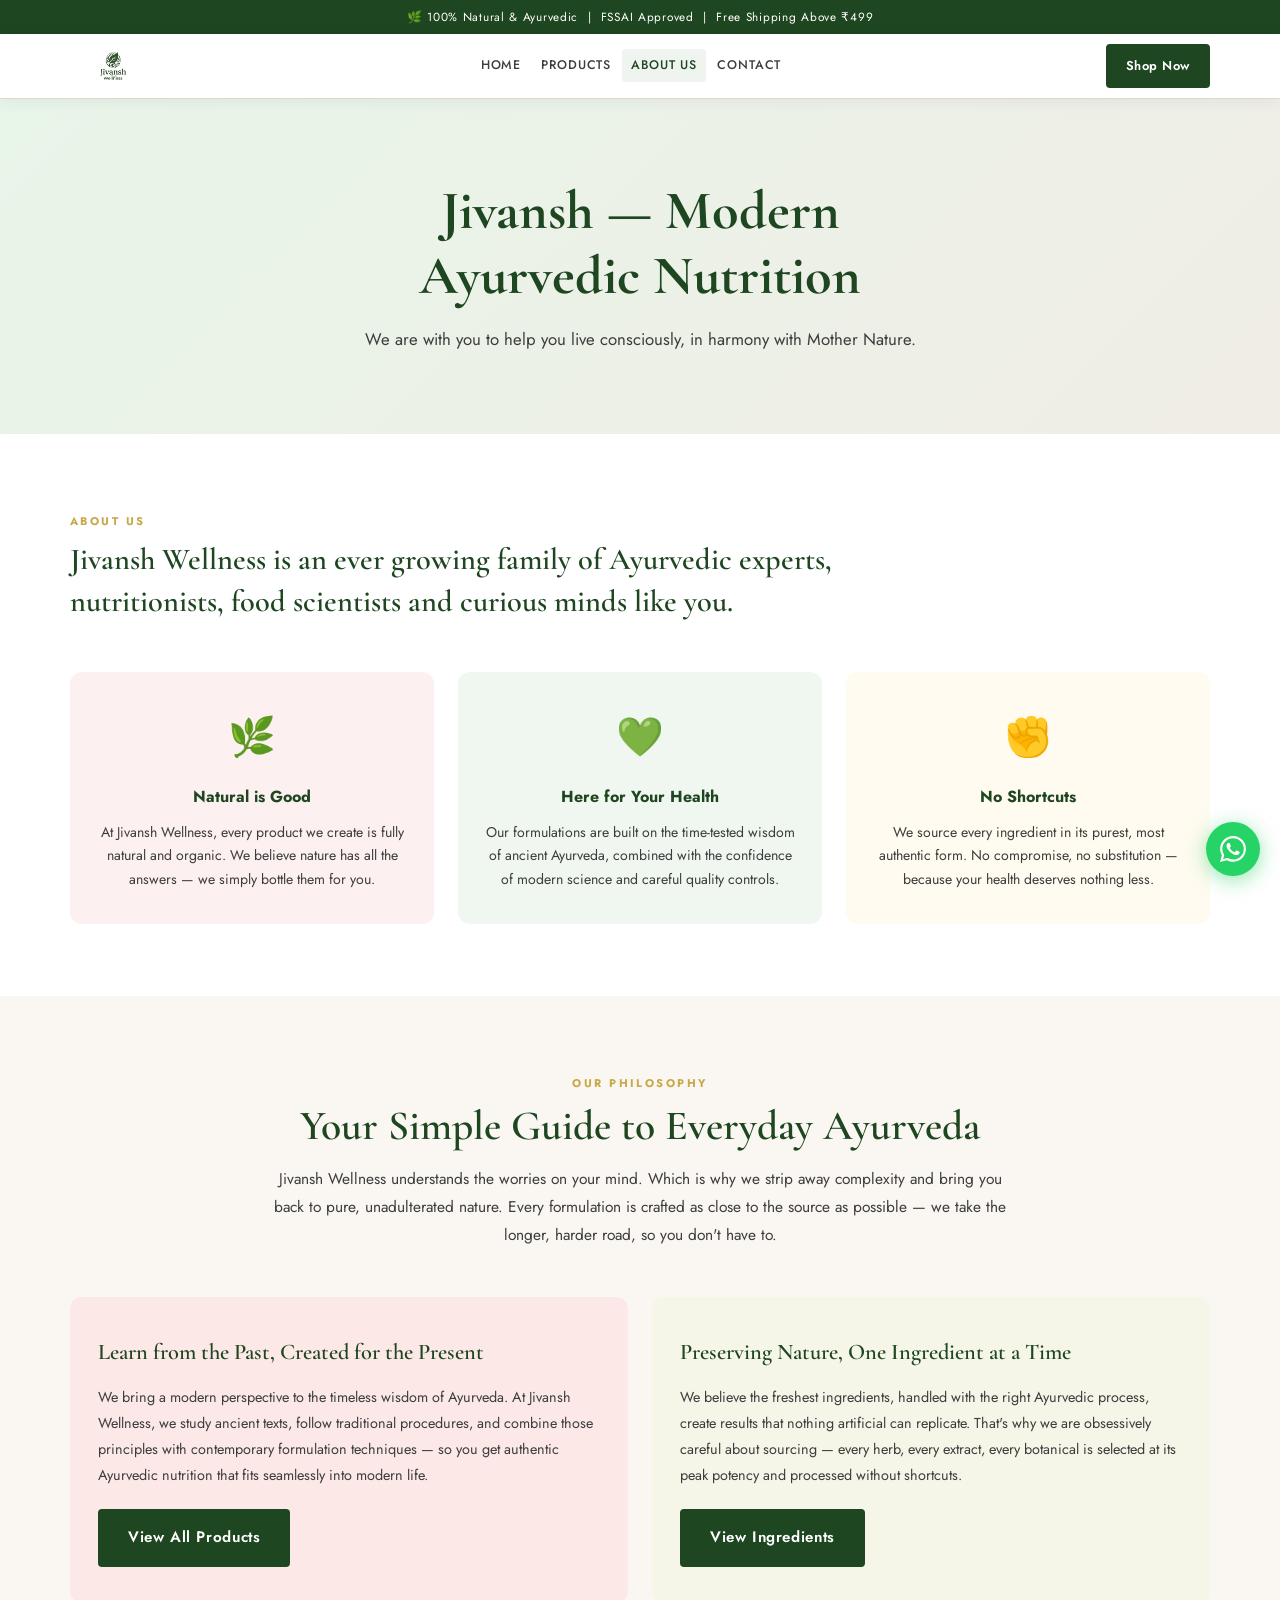
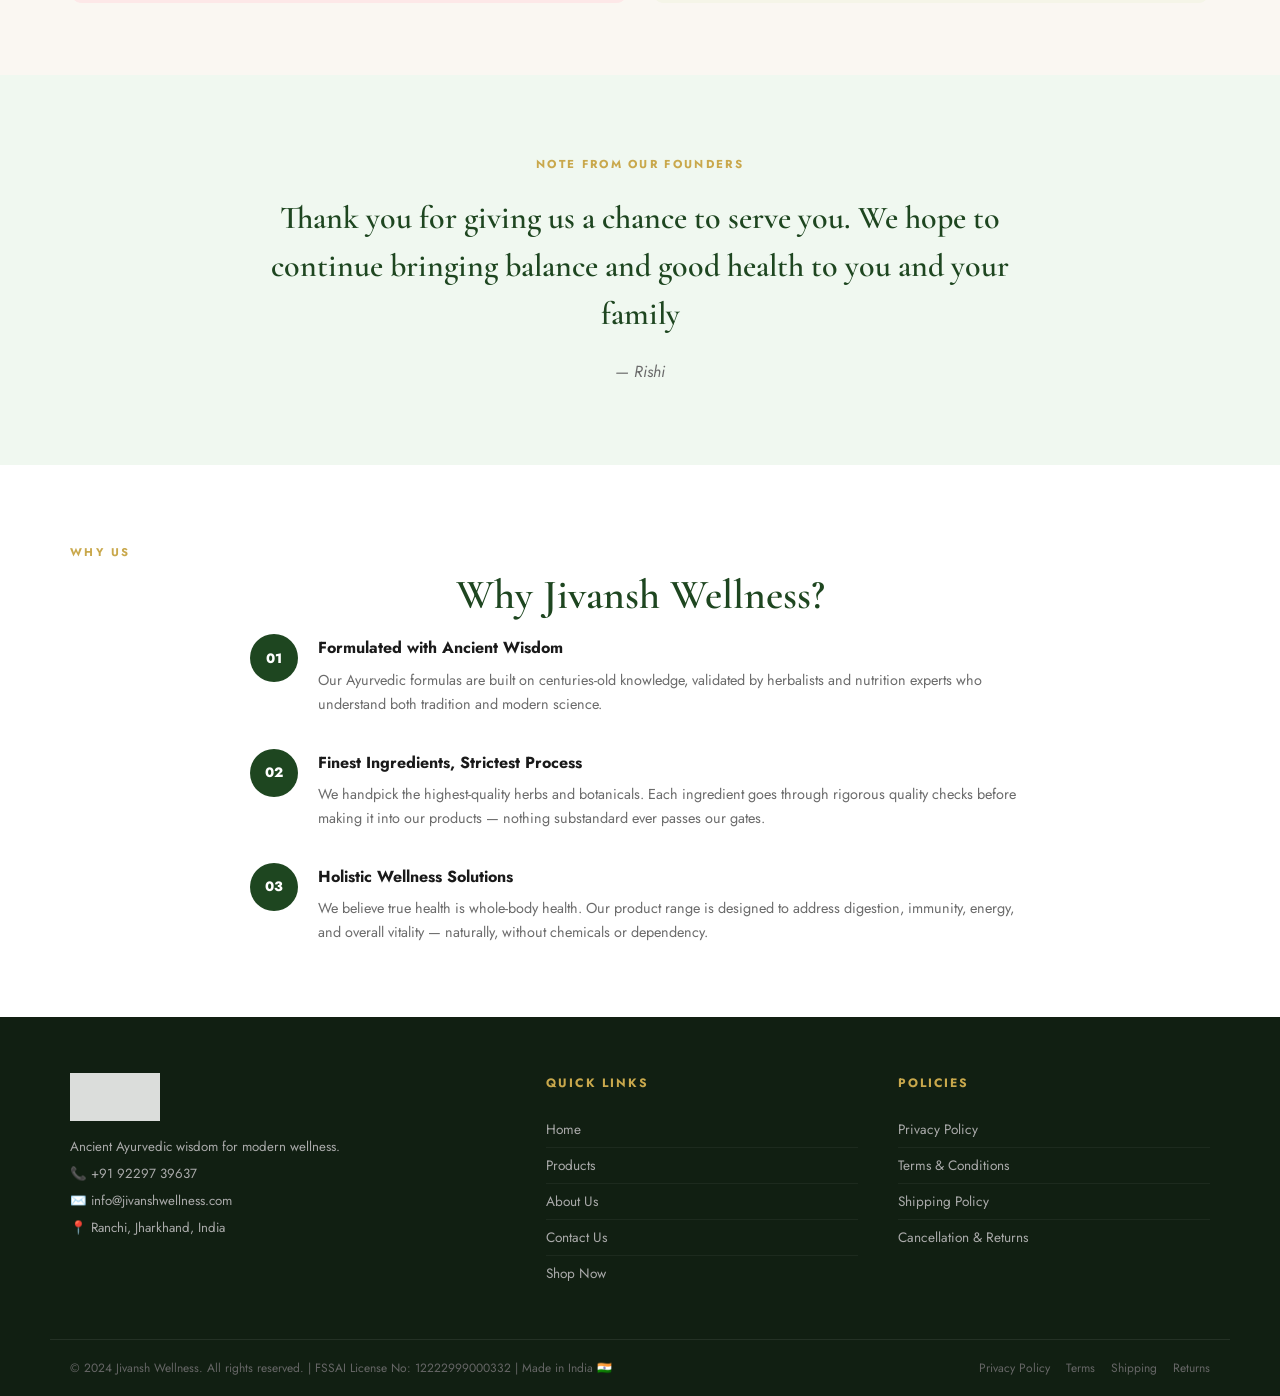
==== about.html @ 0fbf19b1 "add v3 changes all the changes are made" ====
<!DOCTYPE html>
<html lang="en">
<head>
  <meta charset="UTF-8"/>
  <meta name="viewport" content="width=device-width, initial-scale=1.0"/>
  <title>About Us – Jivansh Wellness</title>
  <link href="https://fonts.googleapis.com/css2?family=Cormorant+Garamond:wght@400;500;600;700&family=Jost:wght@300;400;500;600&display=swap" rel="stylesheet">
  <link rel="stylesheet" href="assets/css/shared.css">
  <link rel="stylesheet" href="assets/css/about.css">
</head>
<body>

<div class="announcement-bar">🌿 100% Natural & Ayurvedic &nbsp;|&nbsp; FSSAI Approved &nbsp;|&nbsp; Free Shipping Above ₹499</div>

<header id="main-header">
  <div class="header-inner">
    <a href="index.html" class="logo"><img src="assets/images/logo.png" alt="Jivansh Wellness" class="logo-img"></a>
    <nav class="desktop-nav">
      <a href="index.html">Home</a>
      <a href="products.html">Products</a>
      <a href="about.html" class="active">About Us</a>
      <a href="contact.html">Contact</a>
    </nav>
    <div class="header-actions">
      <a href="products.html" class="btn-primary" style="padding:9px 18px;font-size:0.8rem;">Shop Now</a>
      <button class="hamburger" id="hamburger" aria-label="Menu"><span></span><span></span><span></span></button>
    </div>
  </div>
  <div class="mobile-nav" id="mobile-nav">
    <a href="index.html" onclick="closeMobileNav()">Home</a>
    <a href="products.html" onclick="closeMobileNav()">Products</a>
    <a href="about.html" onclick="closeMobileNav()">About Us</a>
    <a href="contact.html" onclick="closeMobileNav()">Contact</a>
    <a href="products.html" class="mobile-cta" onclick="closeMobileNav()">Shop Now</a>
  </div>
</header>

<!-- HERO BANNER -->
<section class="about-hero">
  <div class="about-hero-inner">
    <h1>Jivansh — Modern<br>Ayurvedic Nutrition</h1>
    <p>We are with you to help you live consciously, in harmony with Mother Nature.</p>
  </div>
</section>

<!-- ABOUT INTRO -->
<section class="about-intro-section">
  <div class="container">
    <div class="section-tag">About Us</div>
    <h2 class="section-title about-big-statement">Jivansh Wellness is an ever growing family of Ayurvedic experts, nutritionists, food scientists and curious minds like you.</h2>
    <div class="about-values-grid">
      <div class="about-value-card" style="background:#fdf0f0;">
        <div class="avc-icon">🌿</div>
        <h3>Natural is Good</h3>
        <p>At Jivansh Wellness, every product we create is fully natural and organic. We believe nature has all the answers — we simply bottle them for you.</p>
      </div>
      <div class="about-value-card" style="background:#f0f7f0;">
        <div class="avc-icon">💚</div>
        <h3>Here for Your Health</h3>
        <p>Our formulations are built on the time-tested wisdom of ancient Ayurveda, combined with the confidence of modern science and careful quality controls.</p>
      </div>
      <div class="about-value-card" style="background:#fffbf0;">
        <div class="avc-icon">✊</div>
        <h3>No Shortcuts</h3>
        <p>We source every ingredient in its purest, most authentic form. No compromise, no substitution — because your health deserves nothing less.</p>
      </div>
    </div>
  </div>
</section>

<!-- PHILOSOPHY -->
<section class="philosophy-section">
  <div class="container">
    <div class="phil-top">
      <div class="section-tag">Our Philosophy</div>
      <h2 class="section-title">Your Simple Guide to Everyday Ayurveda</h2>
      <p class="phil-intro">Jivansh Wellness understands the worries on your mind. Which is why we strip away complexity and bring you back to pure, unadulterated nature. Every formulation is crafted as close to the source as possible — we take the longer, harder road, so you don't have to.</p>
    </div>
    <div class="phil-cards">
      <div class="phil-card" style="background:#fde8e8;">
        <h3>Learn from the Past, Created for the Present</h3>
        <p>We bring a modern perspective to the timeless wisdom of Ayurveda. At Jivansh Wellness, we study ancient texts, follow traditional procedures, and combine those principles with contemporary formulation techniques — so you get authentic Ayurvedic nutrition that fits seamlessly into modern life.</p>
        <a href="products.html" class="btn-primary" style="margin-top:20px;display:inline-block;">View All Products</a>
      </div>
      <div class="phil-card" style="background:#f5f5e8;">
        <h3>Preserving Nature, One Ingredient at a Time</h3>
        <p>We believe the freshest ingredients, handled with the right Ayurvedic process, create results that nothing artificial can replicate. That's why we are obsessively careful about sourcing — every herb, every extract, every botanical is selected at its peak potency and processed without shortcuts.</p>
        <a href="index.html#ingredients" class="btn-primary" style="margin-top:20px;display:inline-block;">View Ingredients</a>
      </div>
    </div>
  </div>
</section>

<!-- FOUNDER NOTE -->
<section class="founder-section">
  <div class="container">
    <p class="founder-tag">NOTE FROM OUR FOUNDERS</p>
    <blockquote class="founder-quote">
      Thank you for giving us a chance to serve you. We hope to continue bringing balance and good health to you and your family
    </blockquote>
    <p class="founder-sig">— Rishi</p>
  </div>
</section>

<!-- WHY JIVANSH -->
<section class="why-jw-section">
  <div class="container">
    <div class="section-tag">Why Us</div>
    <h2 class="section-title" style="text-align:center;">Why Jivansh Wellness?</h2>
    <div class="why-jw-grid">
      <div class="why-jw-item">
        <div class="wj-num">01</div>
        <div>
          <strong>Formulated with Ancient Wisdom</strong>
          <p>Our Ayurvedic formulas are built on centuries-old knowledge, validated by herbalists and nutrition experts who understand both tradition and modern science.</p>
        </div>
      </div>
      <div class="why-jw-item">
        <div class="wj-num">02</div>
        <div>
          <strong>Finest Ingredients, Strictest Process</strong>
          <p>We handpick the highest-quality herbs and botanicals. Each ingredient goes through rigorous quality checks before making it into our products — nothing substandard ever passes our gates.</p>
        </div>
      </div>
      <div class="why-jw-item">
        <div class="wj-num">03</div>
        <div>
          <strong>Holistic Wellness Solutions</strong>
          <p>We believe true health is whole-body health. Our product range is designed to address digestion, immunity, energy, and overall vitality — naturally, without chemicals or dependency.</p>
        </div>
      </div>
    </div>
  </div>
</section>

<footer>
  <div class="footer-inner">
    <div class="footer-brand">
      <img src="assets/images/logo.png" alt="Jivansh Wellness" class="footer-logo"/>
      <p>Ancient Ayurvedic wisdom for modern wellness.</p>
      <p>📞 +91 92297 39637</p>
      <p>✉️ info@jivanshwellness.com</p>
      <p>📍 Ranchi, Jharkhand, India</p>
    </div>
    <div class="footer-col">
      <h4>Quick Links</h4>
      <a href="index.html">Home</a>
      <a href="products.html">Products</a>
      <a href="about.html">About Us</a>
      <a href="contact.html">Contact Us</a>
      <a href="order.html">Shop Now</a>
    </div>
    <div class="footer-col">
      <h4>Policies</h4>
      <a href="privacy-policy.html">Privacy Policy</a>
      <a href="terms.html">Terms &amp; Conditions</a>
      <a href="shipping-policy.html">Shipping Policy</a>
      <a href="cancellation-policy.html">Cancellation &amp; Returns</a>
    </div>
  </div>
  <div class="footer-bottom">
    <p>© 2024 Jivansh Wellness. All rights reserved. | FSSAI License No: 12222999000332 | Made in India 🇮🇳</p>
    <div class="footer-legal">
      <a href="privacy-policy.html">Privacy Policy</a>
      <a href="terms.html">Terms</a>
      <a href="shipping-policy.html">Shipping</a>
      <a href="cancellation-policy.html">Returns</a>
    </div>
  </div>
</footer>

<a href="https://wa.me/919229739637?text=Hi%20I%20want%20to%20know%20more%20about%20Jivansh%20Wellness" target="_blank" class="whatsapp-float" aria-label="WhatsApp">
  <svg width="26" height="26" viewBox="0 0 24 24" fill="white"><path d="M17.472 14.382c-.297-.149-1.758-.867-2.03-.967-.273-.099-.471-.148-.67.15-.197.297-.767.966-.94 1.164-.173.199-.347.223-.644.075-.297-.15-1.255-.463-2.39-1.475-.883-.788-1.48-1.761-1.653-2.059-.173-.297-.018-.458.13-.606.134-.133.298-.347.446-.52.149-.174.198-.298.298-.497.099-.198.05-.371-.025-.52-.075-.149-.669-1.612-.916-2.207-.242-.579-.487-.5-.669-.51-.173-.008-.371-.01-.57-.01-.198 0-.52.074-.792.372-.272.297-1.04 1.016-1.04 2.479 0 1.462 1.065 2.875 1.213 3.074.149.198 2.096 3.2 5.077 4.487.709.306 1.262.489 1.694.625.712.227 1.36.195 1.871.118.571-.085 1.758-.719 2.006-1.413.248-.694.248-1.289.173-1.413-.074-.124-.272-.198-.57-.347m-5.421 7.403h-.004a9.87 9.87 0 01-5.031-1.378l-.361-.214-3.741.982.998-3.648-.235-.374a9.86 9.86 0 01-1.51-5.26c.001-5.45 4.436-9.884 9.888-9.884 2.64 0 5.122 1.03 6.988 2.898a9.825 9.825 0 012.893 6.994c-.003 5.45-4.437 9.884-9.885 9.884m8.413-18.297A11.815 11.815 0 0012.05 0C5.495 0 .16 5.335.157 11.892c0 2.096.547 4.142 1.588 5.945L.057 24l6.305-1.654a11.882 11.882 0 005.683 1.448h.005c6.554 0 11.89-5.335 11.893-11.893a11.821 11.821 0 00-3.48-8.413Z"/></svg>
</a>

<script src="assets/js/main.js"></script>
</body>
</html>
---- assets/css/shared.css ----
/* ═══════════════════════════════════════════════
   JIVANSH WELLNESS – SHARED STYLES (ALL PAGES)
═══════════════════════════════════════════════ */
:root {
  --green-dark: #1e4620;
  --green-mid: #2d6a30;
  --green-light: #4a8f4e;
  --gold: #c9a84c;
  --gold-light: #e8c96e;
  --cream: #faf7f2;
  --cream-dark: #f2ece0;
  --white: #ffffff;
  --text-dark: #1a1a1a;
  --text-mid: #3d3d3d;
  --text-muted: #6b6b6b;
  --border: #e0d8cc;
  --shadow: 0 4px 24px rgba(0,0,0,0.08);
  --shadow-lg: 0 8px 48px rgba(0,0,0,0.12);
  --radius: 12px;
  --radius-sm: 6px;
  --transition: 0.25s ease;
}
*, *::before, *::after { box-sizing: border-box; margin: 0; padding: 0; }
html { scroll-behavior: smooth; }
body { font-family: 'Jost', sans-serif; background: var(--cream); color: var(--text-dark); line-height: 1.7; overflow-x: hidden; width: 100%; }
img { max-width: 100%; height: auto; display: block; }
a { text-decoration: none; }
.container { max-width: 1180px; margin: 0 auto; padding: 0 20px; }

/* BUTTONS */
.btn-primary {
  display: inline-flex; align-items: center; justify-content: center; gap: 8px;
  background: var(--green-dark); color: #fff; font-family: 'Jost', sans-serif;
  font-weight: 600; font-size: 0.95rem; letter-spacing: 0.04em;
  padding: 14px 28px; border-radius: 4px; border: 2px solid var(--green-dark);
  cursor: pointer; transition: background var(--transition), transform 0.15s; white-space: nowrap;
}
.btn-primary:hover { background: var(--green-mid); border-color: var(--green-mid); transform: translateY(-1px); }
.btn-full { width: 100%; }
.btn-lg { padding: 16px 40px; font-size: 1rem; }
.mt20 { margin-top: 20px; }

/* SECTION COMMON */
.section-tag { display: inline-block; font-size: 0.7rem; font-weight: 700; letter-spacing: 0.22em; text-transform: uppercase; color: var(--gold); margin-bottom: 8px; }
.section-title { font-family: 'Cormorant Garamond', serif; font-size: clamp(1.7rem, 4vw, 2.6rem); font-weight: 600; color: var(--green-dark); line-height: 1.25; margin-bottom: 12px; }
.section-subtitle { font-size: 0.97rem; color: var(--text-muted); max-width: 600px; margin-bottom: 40px; line-height: 1.7; }

/* ANNOUNCEMENT BAR */
.announcement-bar { background: var(--green-dark); color: #fff; text-align: center; font-size: 0.74rem; letter-spacing: 0.06em; padding: 8px 16px; line-height: 1.5; }

/* HEADER */
#main-header {
  background: rgba(255,255,255,0.98);
  border-bottom: 1px solid var(--border);
  position: sticky; top: 0; z-index: 200;
  box-shadow: 0 2px 16px rgba(0,0,0,0.06);
  transition: background 0.3s ease, backdrop-filter 0.3s ease, box-shadow 0.3s ease;
}
#main-header.scrolled {
  background: rgba(255,255,255,0.85);
  backdrop-filter: blur(16px);
  -webkit-backdrop-filter: blur(16px);
  box-shadow: 0 4px 24px rgba(0,0,0,0.1);
}
.header-inner { max-width: 1180px; margin: 0 auto; padding: 0 20px; height: 64px; display: flex; align-items: center; justify-content: space-between; gap: 16px; }
.logo { flex-shrink: 0; }
.logo-img { height: 46px; width: auto; object-fit: contain; }
.desktop-nav { display: flex; align-items: center; gap: 2px; flex: 1; justify-content: center; }
.desktop-nav a { font-size: 0.78rem; font-weight: 500; letter-spacing: 0.07em; text-transform: uppercase; color: var(--text-mid); padding: 6px 9px; border-radius: 3px; transition: color var(--transition), background var(--transition); white-space: nowrap; }
.desktop-nav a:hover, .desktop-nav a.active { color: var(--green-dark); background: rgba(45,106,48,0.07); }
.header-actions { display: flex; align-items: center; gap: 8px; flex-shrink: 0; }
.btn-whatsapp-header { display: flex; align-items: center; gap: 6px; background: #25d366; color: #fff; font-size: 0.76rem; font-weight: 600; padding: 8px 12px; border-radius: 4px; transition: background var(--transition); white-space: nowrap; }
.btn-whatsapp-header:hover { background: #128c4a; }
.hamburger { display: none; flex-direction: column; gap: 5px; background: none; border: none; cursor: pointer; padding: 6px; flex-shrink: 0; }
.hamburger span { display: block; width: 24px; height: 2.5px; background: var(--green-dark); border-radius: 2px; transition: var(--transition); }
.mobile-nav { display: none; flex-direction: column; background: #fff; border-top: 1px solid var(--border); padding: 12px 20px 20px; }
.mobile-nav.open { display: flex; }
.mobile-nav a { padding: 12px 0; font-size: 0.92rem; font-weight: 500; color: var(--text-mid); border-bottom: 1px solid var(--border); }
.mobile-nav a:last-child { border-bottom: none; }
.mobile-cta { margin-top: 14px; background: var(--green-dark) !important; color: #fff !important; text-align: center; padding: 14px !important; border-radius: 4px; border-bottom: none !important; font-weight: 600; }

/* FOOTER */
footer { background: #111f12; color: #ccc; padding: 56px 0 0; }
.footer-inner { max-width: 1180px; margin: 0 auto; padding: 0 20px 48px; display: grid; grid-template-columns: 1.4fr 1fr 1fr; gap: 40px; }
.footer-logo { height: 48px; width: auto; object-fit: contain; margin-bottom: 14px; filter: brightness(0) invert(1); opacity: 0.85; }
.footer-brand p { font-size: 0.83rem; line-height: 1.8; color: #aaa; margin-bottom: 3px; }
.footer-col h4 { font-size: 0.76rem; font-weight: 700; letter-spacing: 0.15em; text-transform: uppercase; color: var(--gold); margin-bottom: 18px; }
.footer-col { display: flex; flex-direction: column; }
.footer-col a { font-size: 0.85rem; color: #aaa; padding: 6px 0; border-bottom: 1px solid rgba(255,255,255,0.05); transition: color var(--transition); }
.footer-col a:last-child { border-bottom: none; }
.footer-col a:hover { color: #fff; }
.footer-bottom { border-top: 1px solid rgba(255,255,255,0.08); padding: 18px 20px; max-width: 1180px; margin: 0 auto; display: flex; justify-content: space-between; align-items: center; flex-wrap: wrap; gap: 10px; }
.footer-bottom p { font-size: 0.75rem; color: #666; }
.footer-legal { display: flex; gap: 16px; flex-wrap: wrap; }
.footer-legal a { font-size: 0.75rem; color: #666; transition: color var(--transition); }
.footer-legal a:hover { color: #aaa; }

/* WHATSAPP FLOAT */
.whatsapp-float { position: fixed; right: 20px; bottom: 24px; width: 54px; height: 54px; background: #25d366; border-radius: 50%; display: flex; align-items: center; justify-content: center; box-shadow: 0 4px 20px rgba(37,211,102,0.5); z-index: 999; transition: transform var(--transition), box-shadow var(--transition); }
.whatsapp-float:hover { transform: scale(1.1); box-shadow: 0 6px 28px rgba(37,211,102,0.6); }

/* STICKY BUY BAR */
.sticky-buy-bar { position: fixed; bottom: 0; left: 0; right: 0; background: var(--green-dark); color: #fff; z-index: 1000; padding: 10px 20px; transform: translateY(100%); transition: transform 0.3s ease; box-shadow: 0 -4px 20px rgba(0,0,0,0.25); }
.sticky-buy-bar.visible { transform: translateY(0); }
.sticky-inner { max-width: 1180px; margin: 0 auto; display: flex; align-items: center; justify-content: space-between; gap: 14px; }
.sticky-product { display: flex; flex-direction: column; }
.sticky-name { font-weight: 700; font-size: 0.88rem; }
.sticky-price { display: flex; align-items: center; gap: 8px; }
.sticky-now { font-size: 1.4rem; font-weight: 800; color: var(--gold-light); }
.sticky-was { font-size: 0.88rem; color: rgba(255,255,255,0.5); }
.sticky-btn { padding: 11px 24px; background: var(--gold); border-color: var(--gold); color: var(--green-dark); font-weight: 700; }
.sticky-btn:hover { background: var(--gold-light); }

/* POLICY PAGE STYLES */
.policy-page { padding: 64px 0 80px; background: var(--white); }
.policy-page h1 { font-family: 'Cormorant Garamond', serif; font-size: clamp(2rem, 4vw, 2.8rem); color: var(--green-dark); margin-bottom: 8px; }
.policy-meta { font-size: 0.85rem; color: var(--text-muted); margin-bottom: 40px; padding-bottom: 24px; border-bottom: 1px solid var(--border); }
.policy-body h2 { font-family: 'Cormorant Garamond', serif; font-size: 1.4rem; color: var(--green-dark); margin: 32px 0 12px; }
.policy-body h3 { font-size: 1rem; font-weight: 700; color: var(--text-dark); margin: 24px 0 8px; }
.policy-body p { font-size: 0.93rem; color: var(--text-mid); line-height: 1.8; margin-bottom: 14px; }
.policy-body ul { padding-left: 20px; margin-bottom: 14px; }
.policy-body ul li { font-size: 0.93rem; color: var(--text-mid); line-height: 1.8; margin-bottom: 6px; }
.policy-breadcrumb { font-size: 0.82rem; color: var(--text-muted); margin-bottom: 24px; }
.policy-breadcrumb a { color: var(--green-dark); }
.policy-breadcrumb a:hover { text-decoration: underline; }

/* RESPONSIVE SHARED */
@media (max-width: 768px) {
  .desktop-nav { display: none; }
  .btn-whatsapp-header { display: none; }
  .hamburger { display: flex; }
  .header-inner { height: 58px; padding: 0 16px; }
  .logo-img { height: 38px; }
  .footer-inner { grid-template-columns: 1fr; gap: 28px; padding: 0 16px 40px; }
  .footer-bottom { flex-direction: column; text-align: center; padding: 16px; }
  .footer-legal { justify-content: center; gap: 10px; }
  .sticky-inner { gap: 8px; }
  .sticky-product { display: none; }
  .sticky-price { flex: 1; }
  .whatsapp-float { right: 14px; bottom: 20px; width: 50px; height: 50px; }
}
@media (max-width: 480px) {
  .container { padding: 0 14px; }
  .announcement-bar { font-size: 0.66rem; padding: 6px 12px; }
  .policy-page { padding: 40px 0 60px; }
}
---- assets/css/about.css ----
.about-hero { background: linear-gradient(135deg,#e8f5e9,#f0ede6); padding: 80px 20px; text-align: center; }
.about-hero h1 { font-family:'Cormorant Garamond',serif; font-size:clamp(2rem,5vw,3.4rem); font-weight:700; color:var(--green-dark); line-height:1.2; margin-bottom:16px; }
.about-hero p { font-size:1.05rem; color:var(--text-mid); max-width:560px; margin:0 auto; }
.about-intro-section { padding:72px 0; background:var(--white); }
.about-big-statement { font-size:clamp(1.3rem,3vw,1.9rem) !important; max-width:820px; margin-bottom:48px; line-height:1.4; }
.about-values-grid { display:grid; grid-template-columns:repeat(3,1fr); gap:24px; }
.about-value-card { border-radius:var(--radius); padding:32px 24px; text-align:center; }
.avc-icon { font-size:2.4rem; margin-bottom:14px; }
.about-value-card h3 { font-size:1rem; font-weight:700; color:var(--green-dark); margin-bottom:10px; }
.about-value-card p { font-size:0.88rem; color:var(--text-mid); line-height:1.7; }
.philosophy-section { padding:72px 0; background:var(--cream); }
.phil-top { max-width:740px; margin:0 auto 48px; text-align:center; }
.phil-intro { font-size:0.97rem; color:var(--text-mid); line-height:1.8; }
.phil-cards { display:grid; grid-template-columns:1fr 1fr; gap:24px; }
.phil-card { border-radius:var(--radius); padding:36px 28px; }
.phil-card h3 { font-family:'Cormorant Garamond',serif; font-size:1.4rem; color:var(--green-dark); margin-bottom:14px; font-weight:600; }
.phil-card p { font-size:0.9rem; color:var(--text-mid); line-height:1.8; }
.founder-section { padding:80px 20px; background:#f0f8f0; text-align:center; }
.founder-tag { font-size:0.72rem; font-weight:700; letter-spacing:0.2em; text-transform:uppercase; color:var(--gold); margin-bottom:20px; }
.founder-quote { font-family:'Cormorant Garamond',serif; font-size:clamp(1.3rem,3vw,2rem); font-weight:600; color:var(--green-dark); max-width:760px; margin:0 auto 20px; line-height:1.5; }
.founder-sig { font-size:1rem; color:var(--text-muted); font-style:italic; }
.why-jw-section { padding:72px 0; background:var(--white); }
.why-jw-grid { display:flex; flex-direction:column; gap:32px; max-width:780px; margin:0 auto; }
.why-jw-item { display:flex; gap:20px; align-items:flex-start; }
.wj-num { flex-shrink:0; width:48px; height:48px; background:var(--green-dark); color:#fff; font-size:0.85rem; font-weight:800; border-radius:50%; display:flex; align-items:center; justify-content:center; }
.why-jw-item strong { display:block; font-size:1rem; color:var(--text-dark); margin-bottom:6px; }
.why-jw-item p { font-size:0.9rem; color:var(--text-muted); line-height:1.7; }
@media(max-width:768px){
  .about-hero { padding:52px 16px; }
  .about-values-grid { grid-template-columns:1fr; gap:16px; }
  .phil-cards { grid-template-columns:1fr; }
  .about-intro-section,.philosophy-section,.why-jw-section { padding:48px 0; }
  .founder-section { padding:56px 16px; }
}
@media(max-width:480px){
  .about-big-statement { font-size:1.2rem !important; }
  .phil-card { padding:24px 20px; }
}
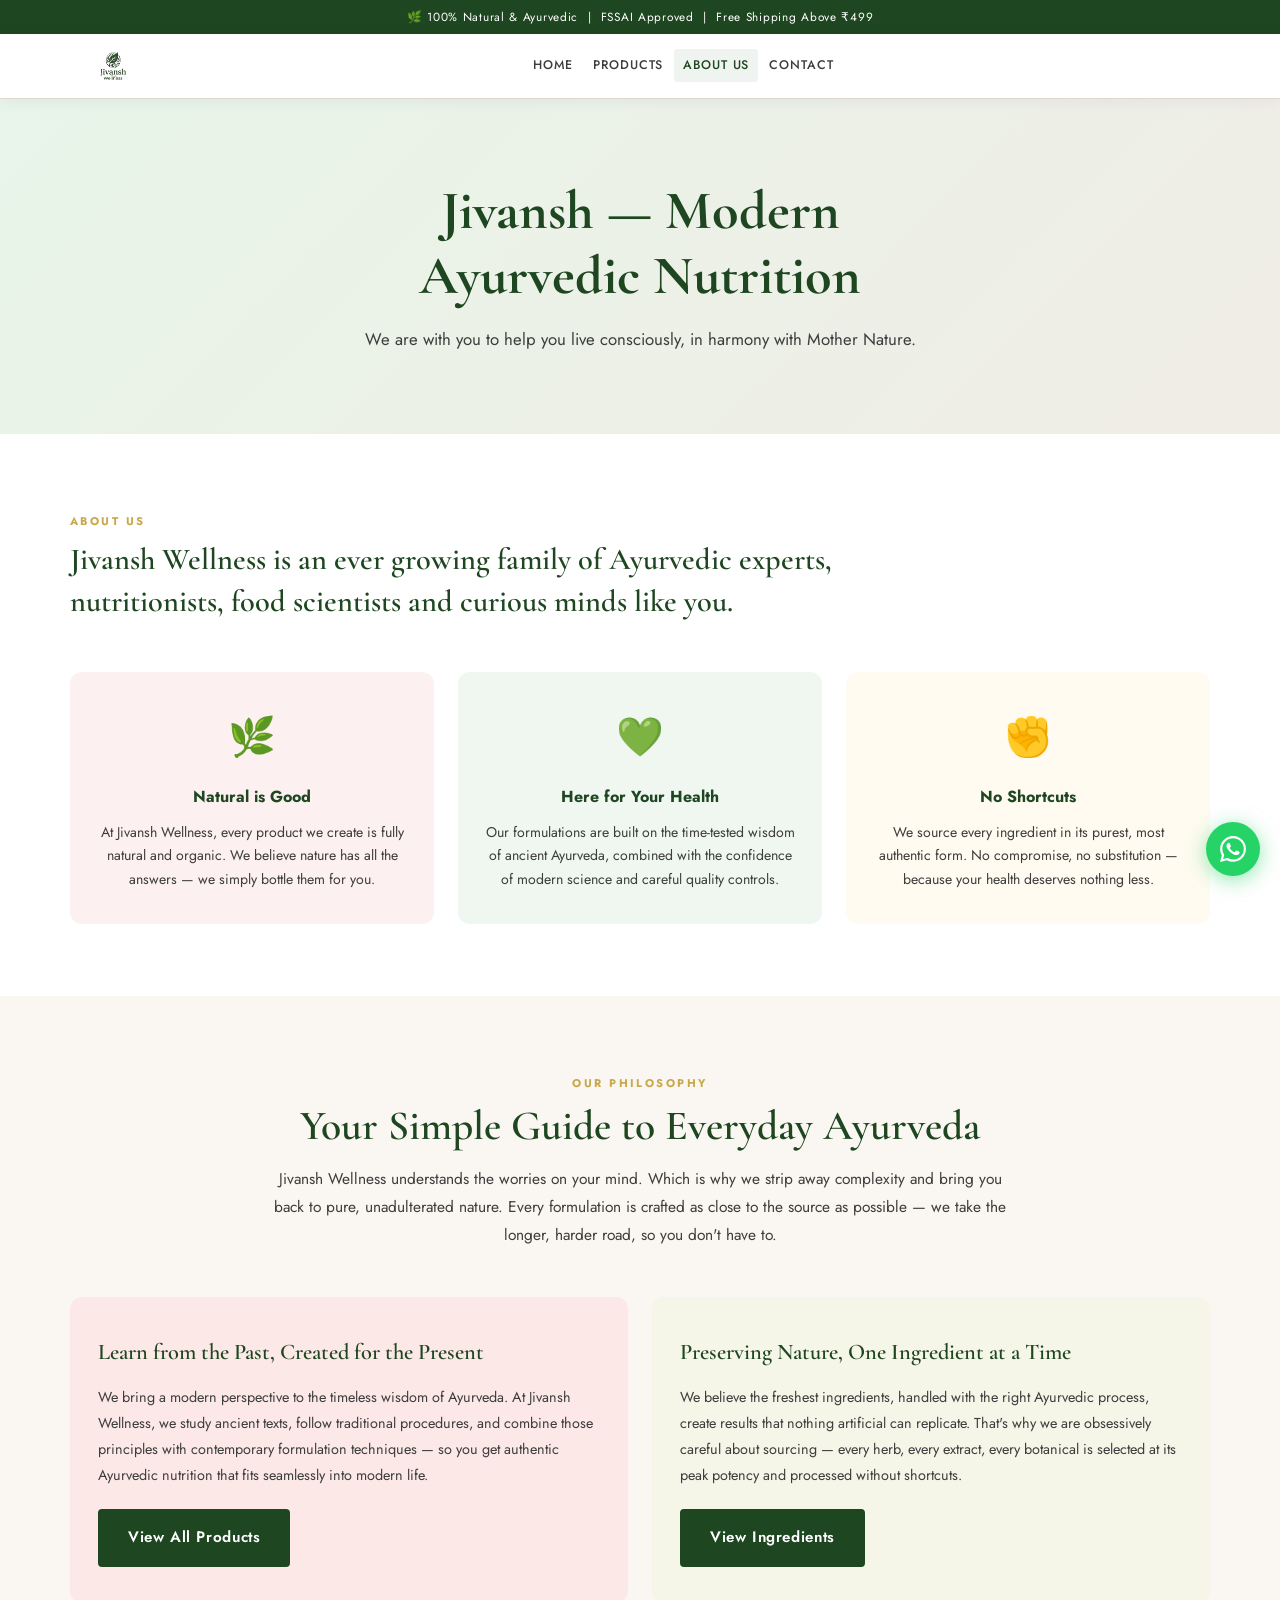
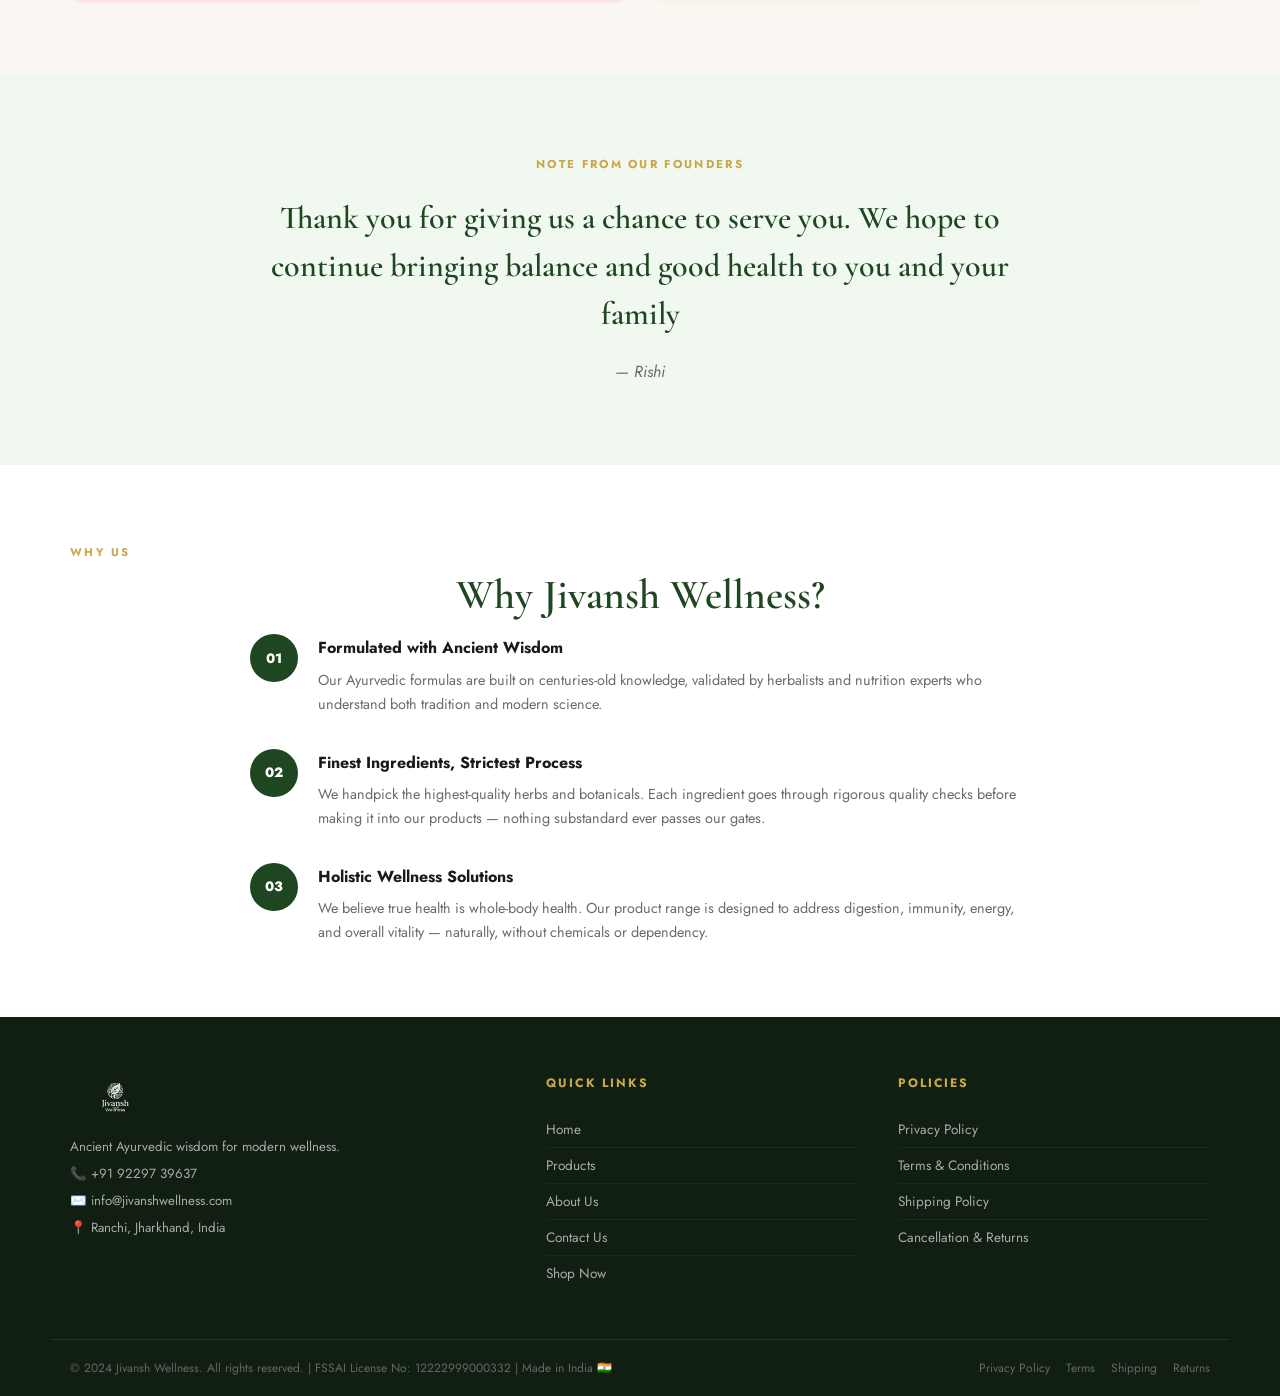
==== commit fc6134f8: "Update about.html" ====
--- a/about.html
+++ b/about.html
@@ -22,7 +22,7 @@
       <a href="contact.html">Contact</a>
     </nav>
     <div class="header-actions">
-      <a href="products.html" class="btn-primary" style="padding:9px 18px;font-size:0.8rem;">Shop Now</a>
+      
       <button class="hamburger" id="hamburger" aria-label="Menu"><span></span><span></span><span></span></button>
     </div>
   </div>
